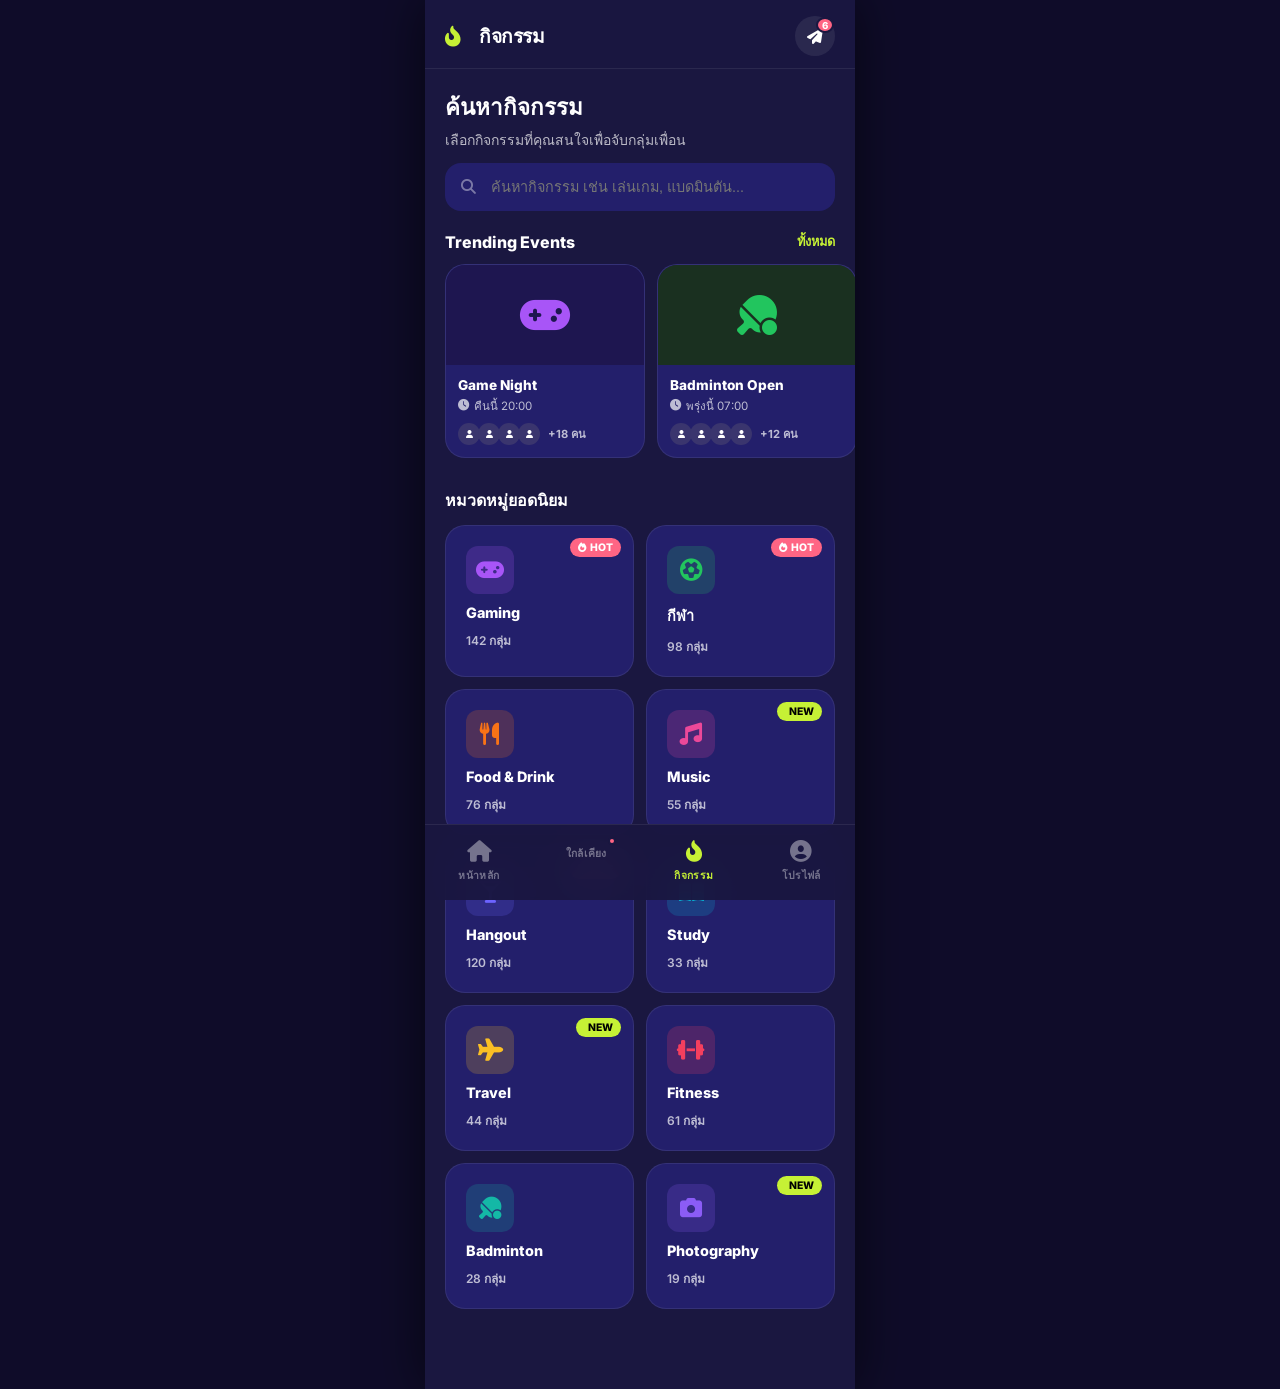
==== activities.html @ f7a657a5 "test" ====
<!DOCTYPE html>
<html lang="th">
<head>
  <meta charset="UTF-8" />
  <meta name="viewport" content="width=device-width, initial-scale=1.0, maximum-scale=1.0, user-scalable=no" />
  <title>หมวดหมู่กิจกรรม – Watsup</title>
  <link rel="preconnect" href="https://fonts.googleapis.com" />
  <link rel="preconnect" href="https://fonts.gstatic.com" crossorigin />
  <link href="https://fonts.googleapis.com/css2?family=Inter:wght@400;500;600;700;800;900&display=swap" rel="stylesheet" />
  <link rel="stylesheet" href="https://cdnjs.cloudflare.com/ajax/libs/font-awesome/6.5.0/css/all.min.css" />
  <link rel="stylesheet" href="css/style.css" />
</head>
<body>
<div id="app" style="padding-bottom:80px;">

  <!-- Top Bar -->
  <header class="top-bar">
    <div class="top-bar-logo">
      <i class="fa-solid fa-fire-flame-curved" style="font-size:1.3rem;color:var(--lime);"></i>
      <span style="font-size:1.2rem;font-weight:900;margin-left:8px;">กิจกรรม</span>
    </div>
    <div class="top-bar-actions">
      <a href="chat.html" class="icon-btn">
        <i class="fa-solid fa-paper-plane"></i>
        <div class="badge">6</div>
      </a>
    </div>
  </header>

  <div class="radar-header">
    <h2>ค้นหากิจกรรม</h2>
    <p>เลือกกิจกรรมที่คุณสนใจเพื่อจับกลุ่มเพื่อน</p>
  </div>

  <div class="search-bar">
    <i class="fa-solid fa-magnifying-glass"></i>
    <input type="text" placeholder="ค้นหากิจกรรม เช่น เล่นเกม, แบดมินตัน..." oninput="filterActivities(this.value)" />
  </div>

  <!-- Trending Events -->
  <div class="section-title">
    <h3>Trending Events</h3>
    <a href="#" style="color:var(--lime);font-size:0.8rem;font-weight:700;" onclick="showToast('แสดงกิจกรรมทั้งหมด')">ทั้งหมด</a>
  </div>

  <div class="events-row" id="events-row"></div>

  <!-- Category Grid -->
  <div class="section-title" style="margin-top:10px;">
    <h3>หมวดหมู่ยอดนิยม</h3>
  </div>

  <div class="cat-grid" id="cat-grid"></div>

  <!-- Bottom Navigation -->
  <nav class="bottom-nav">
    <a href="feed.html" class="nav-item">
      <i class="fa-solid fa-house"></i>
      <span>หน้าหลัก</span>
    </a>
    <a href="radar.html" class="nav-item">
      <i class="fa-solid fa-radar"></i>
      <span>ใกล้เคียง</span>
      <div class="nav-dot"></div>
    </a>
    <a href="activities.html" class="nav-item active">
      <i class="fa-solid fa-fire-flame-curved"></i>
      <span>กิจกรรม</span>
    </a>
    <a href="profile.html" class="nav-item">
      <i class="fa-solid fa-circle-user"></i>
      <span>โปรไฟล์</span>
    </a>
  </nav>

</div>

<script src="js/data.js"></script>
<script>
let selectedCats = [];

function renderActivities() {
  const evRow = document.getElementById('events-row');
  evRow.innerHTML = TRENDING_EVENTS.map(e => `
    <div class="event-card" onclick="showToast('เข้าร่วมอีเวนต์: ${e.name}')">
      <div class="event-img" style="background:${e.bg};">
        <i class="fa-solid ${e.icon}" style="font-size:2.5rem;color:${e.iconColor};"></i>
      </div>
      <div class="event-info">
        <div class="event-name">${e.name}</div>
        <div class="event-meta"><i class="fa-solid fa-clock"></i> ${e.when}</div>
        <div class="event-attendees">
          ${[...Array(Math.min(e.count, 4))].map(() =>
            `<div class="attendee-pip" style="background:var(--purple-mid);"><i class="fa-solid fa-user" style="font-size:.5rem;"></i></div>`
          ).join('')}
          <span class="attendee-count">+${e.count} คน</span>
        </div>
      </div>
    </div>
  `).join('');

  renderCatGrid(ACTIVITIES);
}

function renderCatGrid(cats) {
  const grid = document.getElementById('cat-grid');
  grid.innerHTML = cats.map(c => `
    <div class="cat-card ${selectedCats.includes(c.id) ? 'selected' : ''}"
         style="--cat-color:${c.color}"
         onclick="toggleCat('${c.id}', this)">
      ${c.badge ? `<div class="cat-badge ${c.badge==='hot'?'badge-hot':'badge-new'}">
        <i class="fa-solid ${c.badge==='hot'?'fa-fire':'fa-sparkles'}" style="font-size:.6rem;"></i>
        ${c.badge.toUpperCase()}</div>` : ''}
      <div class="cat-icon-wrap" style="background:${c.bg}; color:${c.color}">
        <i class="fa-solid ${c.icon}"></i>
      </div>
      <div class="cat-name">${c.label}</div>
      <div class="cat-count">${c.count} กลุ่ม</div>
    </div>
  `).join('');
}

function toggleCat(id, el) {
  const idx = selectedCats.indexOf(id);
  if (idx >= 0) selectedCats.splice(idx, 1);
  else selectedCats.push(id);
  el.classList.toggle('selected');
  const c = ACTIVITIES.find(a => a.id === id);
  showToast(selectedCats.includes(id) ? `เลือกหมวดหมู่ ${c.label}` : `ยกเลิก ${c.label}`);
}

function filterActivities(q) {
  const filtered = ACTIVITIES.filter(a =>
    a.label.toLowerCase().includes(q.toLowerCase()) ||
    a.id.includes(q.toLowerCase())
  );
  renderCatGrid(filtered);
}

document.addEventListener('DOMContentLoaded', renderActivities);
</script>
</body>
</html>
---- css/style.css ----
/* ═══════════════════════════════════════════
   ROOT & RESET
═══════════════════════════════════════════ */
:root {
  --purple-primary: #6C63FF;
  --purple-dark:    #4B44CC;
  --purple-deep:    #2E2A80;
  --purple-bg:      #1A1740;
  --purple-card:    #231F6B;
  --purple-mid:     #3A356E;
  --purple-light:   #8B85FF;
  --purple-glow:    rgba(108,99,255,.35);
  --lime:           #C6F135;
  --lime-dark:      #A8D020;
  --white:          #FFFFFF;
  --white-70:       rgba(255,255,255,.70);
  --white-40:       rgba(255,255,255,.40);
  --white-15:       rgba(255,255,255,.15);
  --white-08:       rgba(255,255,255,.08);
  --danger:         #FF6584;
  --success:        #4ADE80;
  --radius-xl:      20px;
  --radius-lg:      16px;
  --radius-md:      12px;
  --radius-sm:      8px;
  --transition:     .25s cubic-bezier(.4,0,.2,1);
}

*, *::before, *::after { box-sizing: border-box; margin: 0; padding: 0; }

html { font-size: 16px; scroll-behavior: smooth; }

body {
  font-family: 'Inter', sans-serif;
  background: #0f0c29;
  color: var(--white);
  min-height: 100dvh;
  overflow-x: hidden;
  -webkit-font-smoothing: antialiased;
  display: flex;
  justify-content: center;
}

/* ═══════════════════════════════════════════
   APP SHELL
═══════════════════════════════════════════ */
#app {
  width: 100%;
  max-width: 430px;
  min-height: 100dvh;
  position: relative;
  overflow-x: hidden;
  overflow-y: auto;
  background: var(--purple-bg);
  box-shadow: 0 0 50px rgba(0,0,0,0.6);
  display: flex;
  flex-direction: column;
}

a {
  color: inherit;
  text-decoration: none;
}

/* ═══════════════════════════════════════════
   TOP BAR
═══════════════════════════════════════════ */
.top-bar {
  display: flex;
  align-items: center;
  justify-content: space-between;
  padding: 16px 20px 12px;
  position: sticky;
  top: 0;
  background: rgba(26,23,64,.92);
  backdrop-filter: blur(16px);
  -webkit-backdrop-filter: blur(16px);
  z-index: 50;
  border-bottom: 1px solid var(--white-08);
}
.top-bar-logo {
  display: flex;
  align-items: center;
  gap: 10px;
}
.logo-icon {
  width: 36px; height: 36px;
  background: var(--white);
  border-radius: 50%;
  display: flex; align-items: center; justify-content: center;
  box-shadow: 0 0 20px var(--purple-glow);
}
.logo-icon i { font-size: 1.1rem; color: var(--purple-primary); }
.top-bar-logo span {
  font-size: 1.35rem;
  font-weight: 900;
  letter-spacing: -.5px;
}
.top-bar-actions {
  display: flex;
  gap: 8px;
}
.icon-btn {
  width: 40px; height: 40px;
  border-radius: 50%;
  border: none;
  background: var(--white-08);
  color: var(--white);
  display: flex; align-items: center; justify-content: center;
  cursor: pointer;
  font-size: 1rem;
  transition: var(--transition);
  position: relative;
}
.icon-btn:active { background: var(--white-15); transform: scale(0.95); }
.icon-btn .badge {
  position: absolute;
  top: 1px; right: 1px;
  min-width: 16px; height: 16px;
  padding: 0 4px;
  background: var(--danger);
  border-radius: 50%;
  font-size: .6rem;
  font-weight: 800;
  display: flex; align-items: center; justify-content: center;
  border: 2px solid var(--purple-bg);
}

/* ═══════════════════════════════════════════
   BOTTOM NAV
═══════════════════════════════════════════ */
.bottom-nav {
  position: fixed;
  bottom: 0;
  left: 50%;
  transform: translateX(-50%);
  width: 100%;
  max-width: 430px;
  background: rgba(26,23,64,.95);
  backdrop-filter: blur(20px);
  -webkit-backdrop-filter: blur(20px);
  border-top: 1px solid var(--white-08);
  display: flex;
  padding: 10px 0 calc(10px + env(safe-area-inset-bottom));
  z-index: 100;
}
.nav-item {
  flex: 1;
  display: flex;
  flex-direction: column;
  align-items: center;
  gap: 4px;
  cursor: pointer;
  padding: 6px 0;
  transition: var(--transition);
  position: relative;
}
.nav-item i {
  font-size: 1.35rem;
  color: var(--white-40);
  transition: var(--transition);
}
.nav-item span {
  font-size: .65rem;
  font-weight: 700;
  color: var(--white-40);
  letter-spacing: .3px;
  text-transform: uppercase;
}
.nav-item.active i   { color: var(--lime); }
.nav-item.active span { color: var(--lime); }
.nav-item .nav-dot {
  position: absolute;
  top: 2px;
  right: 22%;
  width: 8px; height: 8px;
  background: var(--danger);
  border-radius: 50%;
  border: 2px solid var(--purple-bg);
}

/* FAB */
.fab {
  position: fixed;
  bottom: 80px;
  right: calc(50% - 215px + 16px);
  width: 56px; height: 56px;
  background: var(--lime);
  border-radius: 50%;
  display: flex; align-items: center; justify-content: center;
  box-shadow: 0 8px 24px rgba(198,241,53,.4);
  cursor: pointer;
  z-index: 99;
  transition: var(--transition);
  border: none;
}
.fab i { font-size: 1.4rem; color: #000; }
.fab:active { transform: scale(.92); }

/* ═══════════════════════════════════════════
   BUTTONS
═══════════════════════════════════════════ */
.btn-primary {
  width: 100%;
  padding: 16px;
  border-radius: var(--radius-lg);
  border: none;
  background: var(--lime);
  color: #000;
  font-size: 1rem;
  font-weight: 800;
  cursor: pointer;
  transition: var(--transition);
  display: inline-flex;
  align-items: center;
  justify-content: center;
  gap: 8px;
}
.btn-primary:active { transform: scale(.97); }

.btn-ghost {
  width: 100%;
  padding: 16px;
  border-radius: var(--radius-lg);
  border: 2px solid var(--white-40);
  background: transparent;
  color: var(--white);
  font-size: 1rem;
  font-weight: 700;
  cursor: pointer;
  transition: var(--transition);
  display: inline-flex;
  align-items: center;
  justify-content: center;
  gap: 8px;
}
.btn-ghost:active { transform: scale(.97); background: var(--white-08); }

/* ═══════════════════════════════════════════
   SPLASH SPECIFIC
═══════════════════════════════════════════ */
.splash-container {
  min-height: 100dvh;
  display: flex;
  flex-direction: column;
  justify-content: center;
  align-items: center;
  padding: 40px 24px;
  background: radial-gradient(ellipse at 50% 30%, #7C75FF 0%, #4B44CC 40%, #1A1740 100%);
  gap: 32px;
  position: relative;
  overflow: hidden;
}
.splash-logo-large {
  width: 100px; height: 100px;
  background: var(--white);
  border-radius: 50%;
  display: flex; align-items: center; justify-content: center;
  box-shadow: 0 0 50px var(--purple-glow);
  animation: pulse-logo 2.5s ease-in-out infinite;
}
.splash-logo-large i { font-size: 3rem; color: var(--purple-primary); }
@keyframes pulse-logo {
  0%,100% { transform: scale(1); box-shadow: 0 0 40px var(--purple-glow); }
  50%      { transform: scale(1.05); box-shadow: 0 0 60px var(--purple-glow); }
}
.splash-title {
  font-size: 3rem;
  font-weight: 900;
  letter-spacing: -1px;
}
.splash-tagline {
  font-size: 1rem;
  color: var(--white-70);
  font-weight: 500;
}
.splash-icons-row {
  display: flex;
  gap: 16px;
}
.splash-icon-badge {
  position: relative;
  width: 52px; height: 52px;
  background: var(--white-15);
  border-radius: 14px;
  display: flex; align-items: center; justify-content: center;
  backdrop-filter: blur(10px);
  border: 1px solid var(--white-15);
}
.splash-icon-badge i { font-size: 1.3rem; color: var(--white); }
.splash-icon-badge .plus-dot {
  position: absolute;
  top: -6px; right: -6px;
  width: 18px; height: 18px;
  background: var(--lime);
  border-radius: 50%;
  display: flex; align-items: center; justify-content: center;
  font-size: .6rem; font-weight: 800; color: #000;
}

/* ═══════════════════════════════════════════
   LOGIN SPECIFIC
═══════════════════════════════════════════ */
.login-header {
  padding: 50px 24px 28px;
  display: flex;
  flex-direction: column;
  align-items: center;
  gap: 8px;
}
.login-header h1 { font-size: 1.6rem; font-weight: 900; }
.login-header p  { color: var(--white-70); font-size: .9rem; }
.login-body {
  flex: 1;
  background: var(--purple-card);
  border-radius: 28px 28px 0 0;
  padding: 32px 24px 48px;
  display: flex;
  flex-direction: column;
  gap: 20px;
}
.input-group {
  display: flex;
  flex-direction: column;
  gap: 8px;
}
.input-group label {
  font-size: .8rem;
  font-weight: 700;
  color: var(--white-70);
  text-transform: uppercase;
  letter-spacing: .5px;
}
.input-wrap {
  position: relative;
  display: flex;
  align-items: center;
}
.input-wrap i {
  position: absolute;
  left: 16px;
  color: var(--purple-light);
  font-size: 1rem;
}
.input-wrap input {
  width: 100%;
  padding: 16px 16px 16px 46px;
  background: var(--white-08);
  border: 2px solid transparent;
  border-radius: var(--radius-md);
  color: var(--white);
  font-size: .95rem;
  font-family: 'Inter', sans-serif;
  transition: var(--transition);
  outline: none;
}
.input-wrap input:focus {
  border-color: var(--purple-primary);
  background: var(--white-15);
}
.divider {
  display: flex;
  align-items: center;
  gap: 12px;
  color: var(--white-40);
  font-size: .8rem;
}
.divider::before, .divider::after {
  content: '';
  flex: 1;
  height: 1px;
  background: var(--white-15);
}
.social-login {
  display: flex;
  gap: 12px;
}
.social-btn {
  flex: 1;
  padding: 14px;
  border-radius: var(--radius-md);
  border: 2px solid var(--white-15);
  background: var(--white-08);
  color: var(--white);
  font-size: .9rem;
  font-weight: 700;
  cursor: pointer;
  display: flex;
  align-items: center;
  justify-content: center;
  gap: 8px;
}

/* ═══════════════════════════════════════════
   STORIES / ACTIVITIES ROW
═══════════════════════════════════════════ */
.stories-row {
  display: flex;
  gap: 12px;
  padding: 16px 20px;
  overflow-x: auto;
  scrollbar-width: none;
}
.stories-row::-webkit-scrollbar { display: none; }
.story-item {
  display: flex;
  flex-direction: column;
  align-items: center;
  gap: 6px;
  cursor: pointer;
  flex-shrink: 0;
}
.story-ring {
  width: 56px; height: 56px;
  border-radius: 50%;
  background: linear-gradient(135deg, var(--lime) 0%, var(--purple-primary) 100%);
  padding: 2.5px;
  display: flex; align-items: center; justify-content: center;
}
.story-ring.add-new {
  background: var(--white-08);
  border: 2px dashed var(--white-40);
}
.story-avatar {
  width: 100%; height: 100%;
  border-radius: 50%;
  background: var(--purple-card);
  display: flex; align-items: center; justify-content: center;
  font-size: 1.3rem;
  overflow: hidden;
  border: 2px solid var(--purple-bg);
}
.story-name {
  font-size: .65rem;
  font-weight: 700;
  color: var(--white-70);
  max-width: 60px;
  text-align: center;
  overflow: hidden;
  text-overflow: ellipsis;
  white-space: nowrap;
}

/* ═══════════════════════════════════════════
   CHIPS ROW
═══════════════════════════════════════════ */
.chip-row {
  display: flex;
  gap: 8px;
  padding: 0 20px 16px;
  overflow-x: auto;
  scrollbar-width: none;
}
.chip-row::-webkit-scrollbar { display: none; }
.chip {
  display: flex;
  align-items: center;
  gap: 6px;
  padding: 8px 16px;
  border-radius: 100px;
  border: 2px solid var(--white-15);
  background: var(--white-08);
  color: var(--white-70);
  font-size: .8rem;
  font-weight: 700;
  cursor: pointer;
  white-space: nowrap;
  transition: var(--transition);
  flex-shrink: 0;
}
.chip.active {
  background: var(--lime);
  border-color: var(--lime);
  color: #000;
}

/* ═══════════════════════════════════════════
   FEED / THREAD POSTS
═══════════════════════════════════════════ */
.feed-list {
  display: flex;
  flex-direction: column;
}
.thread-post {
  padding: 16px 20px;
  border-bottom: 1px solid var(--white-08);
  display: flex;
  gap: 12px;
  cursor: pointer;
  transition: background var(--transition);
}
.thread-post:active { background: var(--white-08); }
.post-avatar-col {
  display: flex;
  flex-direction: column;
  align-items: center;
  flex-shrink: 0;
}
.post-avatar {
  width: 44px; height: 44px;
  border-radius: 50%;
  background: var(--purple-mid);
  display: flex; align-items: center; justify-content: center;
  position: relative;
}
.online-dot {
  position: absolute;
  bottom: 1px; right: 1px;
  width: 11px; height: 11px;
  background: var(--success);
  border-radius: 50%;
  border: 2px solid var(--purple-bg);
}
.thread-line {
  flex: 1;
  width: 2px;
  background: var(--white-15);
  margin-top: 6px;
  border-radius: 1px;
}
.post-content-col { flex: 1; min-width: 0; }
.post-header {
  display: flex;
  align-items: center;
  justify-content: space-between;
  margin-bottom: 4px;
}
.post-username { font-size: .925rem; font-weight: 800; }
.post-time     { font-size: .75rem; color: var(--white-40); font-weight: 500; }
.post-activity-tag {
  display: inline-flex;
  align-items: center;
  gap: 4px;
  padding: 3px 10px;
  border-radius: 100px;
  background: var(--purple-primary);
  font-size: .7rem;
  font-weight: 800;
  margin-bottom: 8px;
}
.post-text {
  font-size: .9rem;
  line-height: 1.5;
  color: var(--white);
  margin-bottom: 10px;
  word-break: break-word;
}
.post-meta-row {
  display: flex;
  align-items: center;
  gap: 6px;
  margin-bottom: 10px;
}
.post-meta-badge {
  display: flex;
  align-items: center;
  gap: 4px;
  padding: 4px 10px;
  border-radius: 100px;
  background: var(--white-08);
  font-size: .72rem;
  font-weight: 700;
  color: var(--white-70);
}
.post-img {
  width: 100%;
  border-radius: var(--radius-md);
  overflow: hidden;
  margin-bottom: 10px;
  aspect-ratio: 16/9;
  display: flex; align-items: center; justify-content: center;
}
.post-actions {
  display: flex;
  gap: 20px;
  align-items: center;
}
.action-btn {
  display: flex;
  align-items: center;
  gap: 6px;
  background: none;
  border: none;
  color: var(--white-70);
  font-size: .825rem;
  font-weight: 600;
  cursor: pointer;
  padding: 4px 0;
  font-family: inherit;
}
.action-btn.liked { color: var(--danger); }
.action-btn.liked i { color: var(--danger); }

/* ═══════════════════════════════════════════
   RADAR SPECIFIC
═══════════════════════════════════════════ */
.radar-header { padding: 20px 20px 12px; }
.radar-header h2 { font-size: 1.4rem; font-weight: 900; }
.radar-header p  { color: var(--white-70); font-size: .875rem; margin-top: 4px; }
.radar-viz-wrap {
  padding: 0 20px 20px;
  display: flex;
  flex-direction: column;
  align-items: center;
}
.radar-container {
  width: 280px; height: 280px;
  position: relative;
  flex-shrink: 0;
}
.radar-ring {
  position: absolute;
  border-radius: 50%;
  border: 1.5px solid var(--white-15);
  top: 50%; left: 50%;
  transform: translate(-50%, -50%);
}
.radar-ring:nth-child(1) { width: 80px;  height: 80px; }
.radar-ring:nth-child(2) { width: 150px; height: 150px; }
.radar-ring:nth-child(3) { width: 220px; height: 220px; }
.radar-ring:nth-child(4) { width: 280px; height: 280px; }
.radar-sweep {
  position: absolute;
  top: 50%; left: 50%;
  width: 140px; height: 140px;
  transform-origin: 0% 0%;
  background: conic-gradient(from 0deg, transparent 70%, rgba(198,241,53,.25) 100%);
  border-radius: 0 100% 0 0;
  animation: sweep 3s linear infinite;
}
@keyframes sweep {
  from { transform: rotate(0deg); }
  to   { transform: rotate(360deg); }
}
.radar-center {
  position: absolute;
  top: 50%; left: 50%;
  transform: translate(-50%, -50%);
  width: 40px; height: 40px;
  background: var(--lime);
  border-radius: 50%;
  display: flex; align-items: center; justify-content: center;
  box-shadow: 0 0 24px rgba(198,241,53,.6);
  z-index: 5;
}
.radar-center i { font-size: 1rem; color: #000; }
.radar-ping {
  position: absolute;
  transform: translate(-50%, -50%);
  z-index: 4;
}
.radar-ping-dot {
  width: 28px; height: 28px;
  border-radius: 50%;
  border: 2px solid var(--white);
  display: flex; align-items: center; justify-content: center;
  cursor: pointer;
}
.radar-ping-pulse {
  position: absolute;
  inset: -6px;
  border-radius: 50%;
  border: 2px solid var(--purple-primary);
  animation: ping-pulse 2s ease infinite;
}
@keyframes ping-pulse {
  0%   { opacity: .8; transform: scale(1); }
  100% { opacity: 0;  transform: scale(2); }
}
.radar-stats {
  display: flex;
  gap: 10px;
  padding: 0 20px 20px;
}
.radar-stat-card {
  flex: 1;
  background: var(--purple-card);
  border-radius: var(--radius-lg);
  padding: 16px;
  display: flex;
  flex-direction: column;
  gap: 4px;
  border: 1px solid var(--white-08);
}
.radar-stat-card i { font-size: 1.2rem; color: var(--lime); margin-bottom: 4px; }
.radar-stat-card .stat-num  { font-size: 1.5rem; font-weight: 900; }
.radar-stat-card .stat-desc { font-size: .72rem; color: var(--white-70); font-weight: 600; }

.section-title {
  padding: 0 20px 12px;
  display: flex;
  align-items: center;
  justify-content: space-between;
}
.section-title h3 { font-size: 1rem; font-weight: 800; }
.nearby-card {
  display: flex;
  align-items: center;
  gap: 14px;
  padding: 14px 20px;
  cursor: pointer;
  border-bottom: 1px solid var(--white-08);
}
.nearby-avatar {
  width: 52px; height: 52px;
  border-radius: 50%;
  display: flex; align-items: center; justify-content: center;
  flex-shrink: 0;
  position: relative;
}
.nearby-online-dot {
  position: absolute;
  bottom: 2px; right: 2px;
  width: 13px; height: 13px;
  border-radius: 50%;
  border: 2px solid var(--purple-bg);
}
.dot-green  { background: var(--success); }
.dot-yellow { background: #FBBF24; }
.dot-gray   { background: var(--white-40); }
.nearby-info { flex: 1; min-width: 0; }
.nearby-name { font-size: .925rem; font-weight: 800; }
.nearby-sub  {
  font-size: .775rem;
  color: var(--white-70);
  display: flex; align-items: center; gap: 6px;
  margin-top: 2px;
}
.distance-tag {
  display: inline-flex;
  align-items: center;
  gap: 3px;
  padding: 2px 8px;
  border-radius: 100px;
  background: var(--purple-primary);
  font-size: .65rem;
  font-weight: 800;
}
.nearby-actions { display: flex; gap: 8px; }
.nearby-action-btn {
  width: 36px; height: 36px;
  border-radius: 50%;
  border: none;
  display: flex; align-items: center; justify-content: center;
  cursor: pointer;
  font-size: .85rem;
}
.nearby-action-btn.add { background: var(--lime); color: #000; }
.nearby-action-btn.msg { background: var(--white-08); color: var(--white); }

/* ═══════════════════════════════════════════
   ACTIVITIES SPECIFIC
═══════════════════════════════════════════ */
.search-bar {
  margin: 0 20px 20px;
  position: relative;
}
.search-bar i {
  position: absolute;
  left: 16px; top: 50%;
  transform: translateY(-50%);
  color: var(--white-40);
  font-size: .95rem;
}
.search-bar input {
  width: 100%;
  padding: 14px 16px 14px 44px;
  background: var(--purple-card);
  border: 2px solid transparent;
  border-radius: var(--radius-lg);
  color: var(--white);
  font-size: .9rem;
  outline: none;
}
.cat-grid {
  display: grid;
  grid-template-columns: repeat(2, 1fr);
  gap: 12px;
  padding: 0 20px;
}
.cat-card {
  background: var(--purple-card);
  border-radius: var(--radius-xl);
  padding: 20px;
  display: flex;
  flex-direction: column;
  gap: 10px;
  cursor: pointer;
  border: 1.5px solid var(--white-08);
  position: relative;
  overflow: hidden;
}
.cat-card.selected {
  border-color: var(--cat-color, var(--purple-primary));
}
.cat-icon-wrap {
  width: 48px; height: 48px;
  border-radius: var(--radius-md);
  display: flex; align-items: center; justify-content: center;
  font-size: 1.4rem;
}
.cat-name  { font-size: .9rem; font-weight: 800; }
.cat-count { font-size: .75rem; color: var(--white-70); font-weight: 600; }
.cat-badge {
  position: absolute;
  top: 12px; right: 12px;
  padding: 3px 8px;
  border-radius: 100px;
  font-size: .65rem;
  font-weight: 800;
  display: flex; align-items: center; gap: 4px;
}
.badge-hot { background: var(--danger); color: var(--white); }
.badge-new { background: var(--lime); color: #000; }
.events-row {
  display: flex;
  gap: 12px;
  padding: 0 20px 20px;
  overflow-x: auto;
  scrollbar-width: none;
}
.events-row::-webkit-scrollbar { display: none; }
.event-card {
  flex-shrink: 0;
  width: 200px;
  background: var(--purple-card);
  border-radius: var(--radius-xl);
  overflow: hidden;
  cursor: pointer;
  border: 1px solid var(--white-08);
}
.event-img {
  width: 100%;
  height: 100px;
  display: flex; align-items: center; justify-content: center;
}
.event-info { padding: 12px; }
.event-name  { font-size: .85rem; font-weight: 800; margin-bottom: 4px; }
.event-meta  { font-size: .72rem; color: var(--white-70); display: flex; align-items: center; gap: 4px; }
.event-attendees {
  display: flex;
  align-items: center;
  margin-top: 8px;
  gap: 4px;
}
.attendee-pip {
  width: 22px; height: 22px;
  border-radius: 50%;
  display: flex; align-items: center; justify-content: center;
  margin-left: -6px;
}
.attendee-pip:first-child { margin-left: 0; }
.attendee-count { font-size: .7rem; color: var(--white-70); font-weight: 700; margin-left: 4px; }

/* ═══════════════════════════════════════════
   PROFILE SPECIFIC
═══════════════════════════════════════════ */
.profile-hero {
  background: linear-gradient(180deg, #4B44CC 0%, var(--purple-bg) 100%);
  padding: 40px 20px 24px;
  display: flex;
  flex-direction: column;
  align-items: center;
  gap: 12px;
}
.profile-avatar {
  width: 88px; height: 88px;
  border-radius: 50%;
  border: 4px solid var(--purple-primary);
  display: flex; align-items: center; justify-content: center;
  font-size: 2.5rem;
  background: var(--purple-mid);
}
.profile-name   { font-size: 1.4rem; font-weight: 900; }
.profile-handle { font-size: .9rem; color: var(--purple-light); font-weight: 600; }
.profile-bio    { font-size: .875rem; color: var(--white-70); text-align: center; max-width: 280px; line-height: 1.5; }
.profile-stats {
  display: flex;
  background: var(--white-08);
  border-radius: var(--radius-xl);
  overflow: hidden;
  width: 100%;
  margin-top: 4px;
}
.profile-stat {
  flex: 1;
  display: flex;
  flex-direction: column;
  align-items: center;
  padding: 14px;
  background: var(--purple-card);
}
.profile-stat:not(:last-child) { border-right: 1px solid var(--white-08); }
.interest-chips {
  display: flex;
  flex-wrap: wrap;
  gap: 8px;
}
.interest-chip {
  display: flex;
  align-items: center;
  gap: 6px;
  padding: 8px 14px;
  border-radius: 100px;
  background: var(--purple-card);
  border: 2px solid var(--white-15);
  font-size: .8rem;
  font-weight: 700;
  cursor: pointer;
}
.interest-chip.active-chip {
  background: var(--purple-primary);
  border-color: var(--purple-primary);
}
.settings-item {
  display: flex;
  align-items: center;
  gap: 14px;
  padding: 14px 16px;
  border-radius: var(--radius-md);
  cursor: pointer;
}
.settings-item-icon {
  width: 36px; height: 36px;
  border-radius: 10px;
  display: flex; align-items: center; justify-content: center;
}
.settings-item span { flex: 1; font-weight: 600; }
.toggle {
  width: 44px; height: 24px;
  border-radius: 100px;
  background: var(--white-15);
  position: relative;
  cursor: pointer;
}
.toggle.on { background: var(--purple-primary); }
.toggle::after {
  content: '';
  position: absolute;
  top: 3px; left: 3px;
  width: 18px; height: 18px;
  border-radius: 50%;
  background: var(--white);
  transition: transform var(--transition);
}
.toggle.on::after { transform: translateX(20px); }

/* ═══════════════════════════════════════════
   CHAT LIST & CONVERSATION SPECIFIC
═══════════════════════════════════════════ */
.online-scroll {
  display: flex;
  gap: 16px;
  padding: 0 20px 20px;
  overflow-x: auto;
  scrollbar-width: none;
}
.online-scroll::-webkit-scrollbar { display: none; }
.online-friend {
  display: flex;
  flex-direction: column;
  align-items: center;
  gap: 6px;
  cursor: pointer;
  flex-shrink: 0;
}
.online-friend-avatar {
  width: 52px; height: 52px;
  border-radius: 50%;
  display: flex; align-items: center; justify-content: center;
  position: relative;
  border: 2.5px solid var(--lime);
}
.online-friend-avatar .dot {
  position: absolute;
  bottom: 1px; right: 1px;
  width: 13px; height: 13px;
  background: var(--success);
  border-radius: 50%;
  border: 2px solid var(--purple-bg);
}
.online-friend-name {
  font-size: .68rem;
  font-weight: 700;
  color: var(--white-70);
  max-width: 56px;
  text-align: center;
  overflow: hidden;
  text-overflow: ellipsis;
  white-space: nowrap;
}
.chat-item {
  display: flex;
  align-items: center;
  gap: 14px;
  padding: 14px 20px;
  cursor: pointer;
  border-bottom: 1px solid var(--white-08);
}
.chat-avatar {
  width: 54px; height: 54px;
  border-radius: 50%;
  display: flex; align-items: center; justify-content: center;
  flex-shrink: 0;
  position: relative;
}
.chat-avatar .status-dot {
  position: absolute;
  bottom: 2px; right: 2px;
  width: 14px; height: 14px;
  border-radius: 50%;
  border: 2.5px solid var(--purple-bg);
}
.chat-info { flex: 1; min-width: 0; }
.chat-top-row {
  display: flex;
  align-items: center;
  justify-content: space-between;
  margin-bottom: 3px;
}
.chat-name      { font-size: .925rem; font-weight: 800; }
.chat-time      { font-size: .72rem; color: var(--white-40); font-weight: 500; }
.chat-last-msg  { font-size: .825rem; color: var(--white-70); overflow: hidden; text-overflow: ellipsis; white-space: nowrap; max-width: 220px; }
.unread-badge {
  min-width: 20px; height: 20px;
  background: var(--purple-primary);
  border-radius: 100px;
  font-size: .65rem;
  font-weight: 800;
  display: flex; align-items: center; justify-content: center;
  padding: 0 5px;
}
.unread-badge.lime-badge { background: var(--lime); color: #000; }

.convo-top-bar {
  display: flex;
  align-items: center;
  gap: 12px;
  padding: 14px 16px;
  background: rgba(26,23,64,.97);
  backdrop-filter: blur(16px);
  border-bottom: 1px solid var(--white-08);
  position: sticky;
  top: 0;
  z-index: 50;
}
.convo-avatar {
  width: 38px; height: 38px;
  border-radius: 50%;
  display: flex; align-items: center; justify-content: center;
  position: relative;
}
.messages-area {
  flex: 1;
  overflow-y: auto;
  padding: 16px 16px 8px;
  display: flex;
  flex-direction: column;
  gap: 8px;
}
.msg-date-label {
  text-align: center;
  font-size: .72rem;
  font-weight: 700;
  color: var(--white-40);
  padding: 8px 0;
  display: flex;
  align-items: center;
  gap: 10px;
}
.msg-date-label::before, .msg-date-label::after {
  content: ''; flex: 1; height: 1px; background: var(--white-08);
}
.msg-row {
  display: flex;
  gap: 8px;
  align-items: flex-end;
}
.msg-row.me { flex-direction: row-reverse; }
.msg-bubble-avatar {
  width: 28px; height: 28px;
  border-radius: 50%;
  display: flex; align-items: center; justify-content: center;
  flex-shrink: 0;
}
.msg-bubble {
  max-width: 72%;
  padding: 11px 15px;
  border-radius: 20px;
  font-size: .9rem;
  line-height: 1.5;
  word-break: break-word;
}
.msg-row:not(.me) .msg-bubble {
  background: var(--purple-card);
  border-bottom-left-radius: 6px;
}
.msg-row.me .msg-bubble {
  background: var(--purple-primary);
  border-bottom-right-radius: 6px;
}
.msg-time {
  font-size: .65rem;
  color: var(--white-40);
  margin-top: 4px;
  display: flex; align-items: center; gap: 3px;
}
.msg-row.me .msg-time { justify-content: flex-end; }
.quick-reactions {
  display: flex;
  gap: 8px;
  padding: 0 16px 10px;
  overflow-x: auto;
  scrollbar-width: none;
}
.quick-reactions::-webkit-scrollbar { display: none; }
.quick-react-btn {
  flex-shrink: 0;
  padding: 7px 14px;
  border-radius: 100px;
  border: 1.5px solid var(--white-15);
  background: var(--white-08);
  color: var(--white);
  font-size: .8rem;
  font-weight: 700;
  cursor: pointer;
  display: flex; align-items: center; gap: 6px;
}
.chat-input-bar {
  display: flex;
  align-items: flex-end;
  gap: 10px;
  padding: 12px 16px calc(12px + env(safe-area-inset-bottom));
  background: rgba(26,23,64,.97);
  border-top: 1px solid var(--white-08);
}
.chat-input-wrap {
  flex: 1;
  display: flex;
  align-items: flex-end;
  background: var(--purple-card);
  border-radius: 24px;
  padding: 4px 4px 4px 16px;
  gap: 4px;
}
.chat-input-field {
  flex: 1;
  background: transparent;
  border: none;
  outline: none;
  color: var(--white);
  font-size: .925rem;
  font-family: inherit;
  resize: none;
  max-height: 100px;
  padding: 8px 0;
}
.send-btn {
  width: 44px; height: 44px;
  border-radius: 50%;
  background: var(--lime);
  color: #000;
  border: none;
  display: flex; align-items: center; justify-content: center;
  cursor: pointer;
  flex-shrink: 0;
}

/* ═══════════════════════════════════════════
   TOAST
═══════════════════════════════════════════ */
.toast {
  position: fixed;
  bottom: 100px;
  left: 50%;
  transform: translateX(-50%) translateY(20px);
  background: var(--purple-card);
  color: var(--white);
  padding: 12px 24px;
  border-radius: 100px;
  font-size: .875rem;
  font-weight: 700;
  border: 1px solid var(--white-15);
  box-shadow: 0 8px 32px rgba(0,0,0,.4);
  opacity: 0;
  transition: all .3s ease;
  z-index: 500;
  white-space: nowrap;
  display: flex;
  align-items: center;
  gap: 8px;
  pointer-events: none;
}
.toast.show {
  opacity: 1;
  transform: translateX(-50%) translateY(0);
}

/* ═══════════════════════════════════════════
   COMMENTS BOTTOM SHEET & MODAL
═══════════════════════════════════════════ */
.comment-overlay {
  position: fixed;
  inset: 0;
  background: rgba(0, 0, 0, 0.65);
  backdrop-filter: blur(8px);
  -webkit-backdrop-filter: blur(8px);
  z-index: 250;
  display: flex;
  justify-content: center;
  align-items: flex-end;
  opacity: 0;
  pointer-events: none;
  transition: opacity 0.3s cubic-bezier(0.4, 0, 0.2, 1);
}
.comment-overlay.open {
  opacity: 1;
  pointer-events: all;
}
.comment-sheet {
  width: 100%;
  max-width: 430px;
  background: var(--purple-card);
  border-radius: 28px 28px 0 0;
  border-top: 1px solid var(--white-15);
  box-shadow: 0 -10px 40px rgba(0, 0, 0, 0.5);
  display: flex;
  flex-direction: column;
  max-height: 82dvh;
  transform: translateY(100%);
  transition: transform 0.35s cubic-bezier(0.32, 1, 0.23, 1);
}
.comment-overlay.open .comment-sheet {
  transform: translateY(0);
}
.comment-handle {
  width: 44px;
  height: 5px;
  background: var(--white-40);
  border-radius: 3px;
  margin: 12px auto 6px;
  flex-shrink: 0;
}
.comment-header {
  display: flex;
  align-items: center;
  justify-content: space-between;
  padding: 12px 20px 14px;
  border-bottom: 1px solid var(--white-08);
  flex-shrink: 0;
}
.comment-header h3 {
  font-size: 1.05rem;
  font-weight: 800;
  display: flex;
  align-items: center;
  gap: 8px;
}
.comment-list {
  flex: 1;
  overflow-y: auto;
  padding: 16px 20px;
  display: flex;
  flex-direction: column;
  gap: 14px;
  scrollbar-width: none;
}
.comment-list::-webkit-scrollbar {
  display: none;
}
.comment-item {
  display: flex;
  gap: 12px;
  animation: fade-up 0.25s ease forwards;
}
.comment-avatar {
  width: 36px;
  height: 36px;
  border-radius: 50%;
  background: var(--purple-mid);
  display: flex;
  align-items: center;
  justify-content: center;
  flex-shrink: 0;
}
.comment-bubble {
  flex: 1;
  background: var(--white-08);
  border-radius: 16px;
  padding: 10px 14px;
}
.comment-meta {
  display: flex;
  justify-content: space-between;
  align-items: center;
  margin-bottom: 4px;
}
.comment-user {
  font-size: 0.85rem;
  font-weight: 800;
  color: var(--white);
}
.comment-time {
  font-size: 0.7rem;
  color: var(--white-40);
}
.comment-content {
  font-size: 0.875rem;
  color: var(--white-70);
  line-height: 1.45;
  word-break: break-word;
}
.comment-empty {
  text-align: center;
  padding: 40px 20px;
  color: var(--white-40);
  font-size: 0.9rem;
}
.comment-input-bar {
  display: flex;
  align-items: center;
  gap: 10px;
  padding: 12px 16px calc(12px + env(safe-area-inset-bottom));
  background: rgba(26, 23, 64, 0.98);
  border-top: 1px solid var(--white-08);
  flex-shrink: 0;
}
.comment-input-bar input {
  flex: 1;
  background: var(--purple-bg);
  border: 1.5px solid var(--white-15);
  border-radius: 100px;
  color: var(--white);
  padding: 12px 18px;
  font-size: 0.9rem;
  font-family: inherit;
  outline: none;
  transition: var(--transition);
}
.comment-input-bar input:focus {
  border-color: var(--lime);
}
.comment-send-btn {
  width: 42px;
  height: 42px;
  border-radius: 50%;
  background: var(--lime);
  color: #000;
  border: none;
  cursor: pointer;
  display: flex;
  align-items: center;
  justify-content: center;
  flex-shrink: 0;
  transition: transform 0.2s ease;
}
.comment-send-btn:active {
  transform: scale(0.9);
}
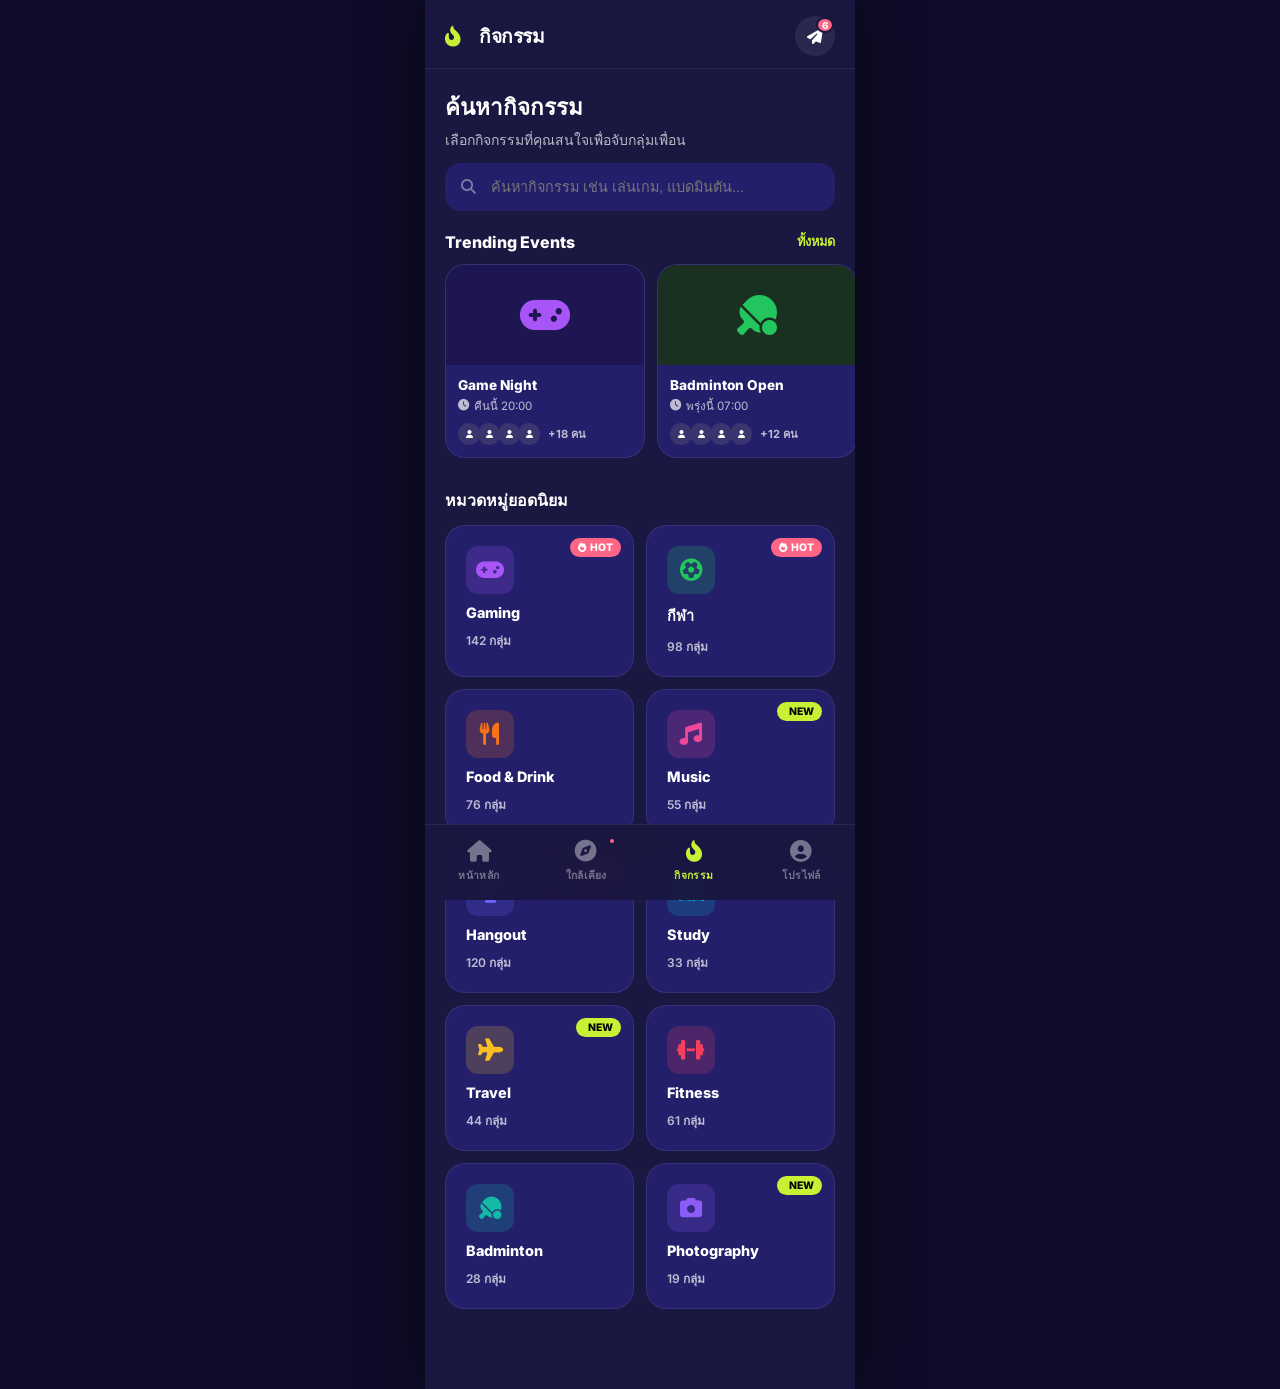
==== commit 054f5769: "002" ====
--- a/activities.html
+++ b/activities.html
@@ -59,7 +59,7 @@
       <span>หน้าหลัก</span>
     </a>
     <a href="radar.html" class="nav-item">
-      <i class="fa-solid fa-radar"></i>
+      <i class="fa-solid fa-compass"></i>
       <span>ใกล้เคียง</span>
       <div class="nav-dot"></div>
     </a>
--- a/css/style.css
+++ b/css/style.css
@@ -562,13 +562,70 @@
   font-weight: 700;
   color: var(--white-70);
 }
+.post-distance-badge {
+  display: inline-flex;
+  align-items: center;
+  gap: 4px;
+  padding: 4px 10px;
+  border-radius: 100px;
+  background: rgba(198, 241, 53, 0.15);
+  border: 1px solid rgba(198, 241, 53, 0.35);
+  color: var(--lime);
+  font-size: .72rem;
+  font-weight: 800;
+}
+.post-distance-badge i {
+  font-size: 0.68rem;
+}
+
 .post-img {
   width: 100%;
   border-radius: var(--radius-md);
   overflow: hidden;
   margin-bottom: 10px;
-  aspect-ratio: 16/9;
-  display: flex; align-items: center; justify-content: center;
+  max-height: 260px;
+  display: flex;
+  align-items: center;
+  justify-content: center;
+  background: var(--purple-mid);
+}
+.post-img img {
+  width: 100%;
+  height: 100%;
+  object-fit: cover;
+  display: block;
+}
+.composer-img-preview {
+  position: relative;
+  width: 100%;
+  max-height: 180px;
+  border-radius: var(--radius-md);
+  overflow: hidden;
+  margin-top: 10px;
+  border: 1.5px solid var(--white-15);
+  display: none;
+}
+.composer-img-preview img {
+  width: 100%;
+  height: 180px;
+  object-fit: cover;
+  display: block;
+}
+.composer-img-remove {
+  position: absolute;
+  top: 8px;
+  right: 8px;
+  width: 28px;
+  height: 28px;
+  border-radius: 50%;
+  background: rgba(0, 0, 0, 0.7);
+  color: var(--white);
+  border: none;
+  cursor: pointer;
+  display: flex;
+  align-items: center;
+  justify-content: center;
+  font-size: 0.8rem;
 }
 .post-actions {
   display: flex;
@@ -1357,3 +1414,186 @@
 .comment-send-btn:active {
   transform: scale(0.9);
 }
+
+/* ═══════════════════════════════════════════
+   POST COMPOSER MODAL
+═══════════════════════════════════════════ */
+.composer-overlay {
+  position: fixed;
+  inset: 0;
+  background: rgba(0, 0, 0, 0.7);
+  backdrop-filter: blur(8px);
+  -webkit-backdrop-filter: blur(8px);
+  z-index: 260;
+  display: flex;
+  justify-content: center;
+  align-items: flex-end;
+  opacity: 0;
+  pointer-events: none;
+  transition: opacity 0.3s cubic-bezier(0.4, 0, 0.2, 1);
+}
+.composer-overlay.open {
+  opacity: 1;
+  pointer-events: all;
+}
+.composer-sheet {
+  width: 100%;
+  max-width: 430px;
+  background: var(--purple-card);
+  border-radius: 28px 28px 0 0;
+  border-top: 1px solid var(--white-15);
+  box-shadow: 0 -10px 40px rgba(0, 0, 0, 0.5);
+  display: flex;
+  flex-direction: column;
+  max-height: 88dvh;
+  transform: translateY(100%);
+  transition: transform 0.35s cubic-bezier(0.32, 1, 0.23, 1);
+}
+.composer-overlay.open .composer-sheet {
+  transform: translateY(0);
+}
+.composer-handle {
+  width: 44px;
+  height: 5px;
+  background: var(--white-40);
+  border-radius: 3px;
+  margin: 12px auto 6px;
+  flex-shrink: 0;
+}
+.composer-header {
+  display: flex;
+  align-items: center;
+  justify-content: space-between;
+  padding: 12px 20px 14px;
+  border-bottom: 1px solid var(--white-08);
+  flex-shrink: 0;
+}
+.composer-header h3 {
+  font-size: 1.05rem;
+  font-weight: 800;
+  display: flex;
+  align-items: center;
+  gap: 8px;
+}
+.composer-body {
+  padding: 18px 20px;
+  flex: 1;
+  overflow-y: auto;
+  display: flex;
+  flex-direction: column;
+  gap: 14px;
+}
+.composer-user {
+  display: flex;
+  align-items: center;
+  gap: 12px;
+}
+.composer-avatar {
+  width: 42px;
+  height: 42px;
+  border-radius: 50%;
+  background: var(--purple-mid);
+  display: flex;
+  align-items: center;
+  justify-content: center;
+  flex-shrink: 0;
+}
+.composer-name {
+  font-size: 0.92rem;
+  font-weight: 800;
+}
+.composer-privacy {
+  font-size: 0.72rem;
+  color: var(--lime);
+  display: flex;
+  align-items: center;
+  gap: 4px;
+}
+.composer-textarea {
+  width: 100%;
+  min-height: 110px;
+  background: transparent;
+  border: none;
+  outline: none;
+  resize: none;
+  color: var(--white);
+  font-size: 0.95rem;
+  font-family: inherit;
+  line-height: 1.6;
+}
+.composer-textarea::placeholder {
+  color: var(--white-40);
+}
+.composer-chips {
+  display: flex;
+  gap: 8px;
+  flex-wrap: wrap;
+}
+.composer-chip {
+  display: flex;
+  align-items: center;
+  gap: 6px;
+  padding: 7px 14px;
+  border-radius: 100px;
+  background: var(--white-08);
+  border: 1.5px solid var(--white-15);
+  font-size: 0.78rem;
+  font-weight: 700;
+  cursor: pointer;
+  transition: var(--transition);
+  color: var(--white-70);
+}
+.composer-chip.selected {
+  border-color: var(--lime);
+  background: rgba(198, 241, 53, 0.15);
+  color: var(--lime);
+}
+.composer-toolbar {
+  display: flex;
+  align-items: center;
+  justify-content: space-between;
+  padding: 12px 20px calc(12px + env(safe-area-inset-bottom));
+  border-top: 1px solid var(--white-08);
+  background: rgba(26, 23, 64, 0.98);
+  flex-shrink: 0;
+}
+.composer-tools {
+  display: flex;
+  gap: 6px;
+}
+.composer-tool-btn {
+  width: 38px;
+  height: 38px;
+  border-radius: 50%;
+  background: var(--white-08);
+  border: none;
+  color: var(--white-70);
+  font-size: 0.95rem;
+  display: flex;
+  align-items: center;
+  justify-content: center;
+  cursor: pointer;
+  transition: var(--transition);
+}
+.composer-tool-btn:active {
+  background: var(--white-15);
+  color: var(--lime);
+}
+.post-submit-btn {
+  padding: 10px 24px;
+  border-radius: 100px;
+  background: var(--lime);
+  color: #000;
+  font-size: 0.9rem;
+  font-weight: 800;
+  border: none;
+  cursor: pointer;
+  transition: var(--transition);
+  display: flex;
+  align-items: center;
+  gap: 6px;
+}
+.post-submit-btn:active {
+  transform: scale(0.95);
+}
+
